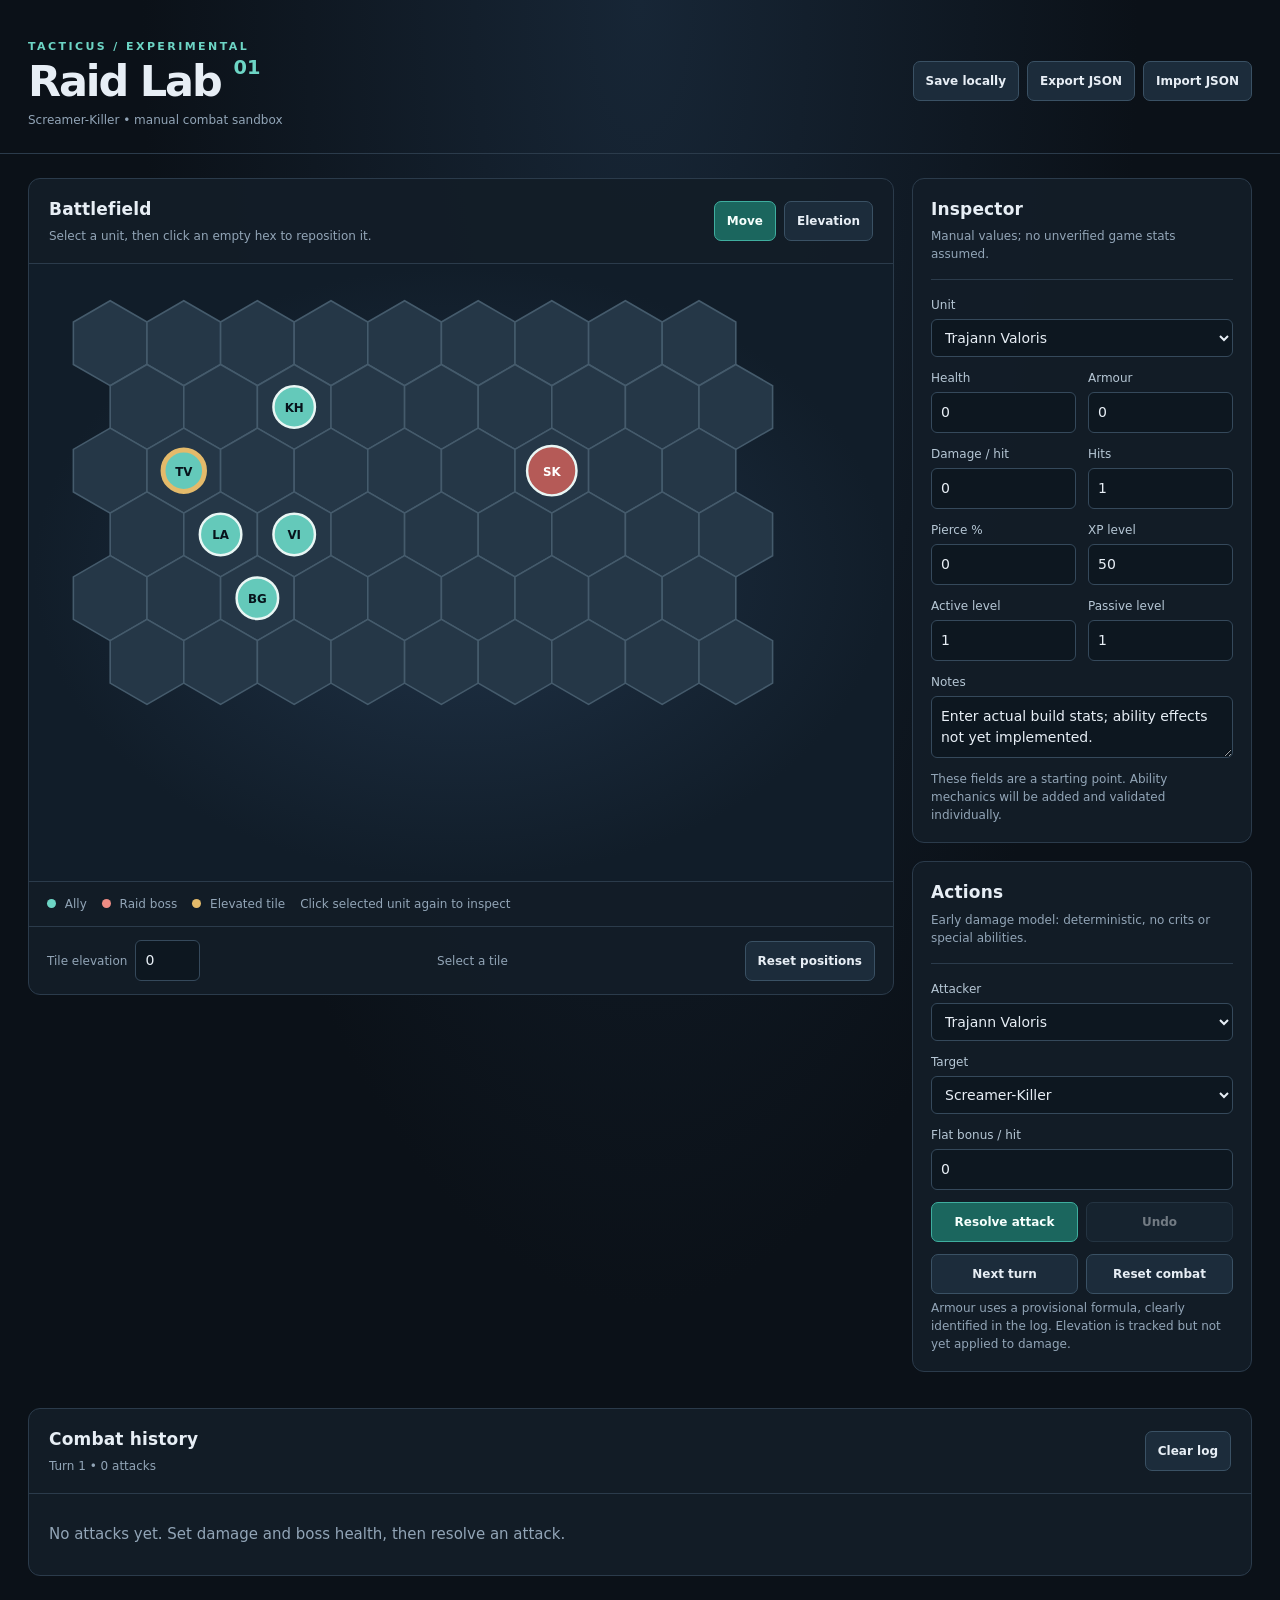
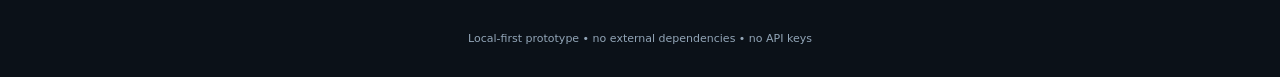
==== tacticus/index.html @ a04a9555 "initial commit" ====
<!doctype html>
<html lang="en"><head><meta charset="utf-8"><meta name="viewport" content="width=device-width,initial-scale=1"><title>Tacticus Raid Lab</title><link rel="stylesheet" href="./style.css"></head>
<body><header><div><span class="eyebrow">TACTICUS / EXPERIMENTAL</span><h1>Raid Lab <span>01</span></h1><p>Screamer-Killer • manual combat sandbox</p></div><div class="header-actions"><button id="saveBtn">Save locally</button><button id="exportBtn">Export JSON</button><label class="button" for="importFile">Import JSON</label><input id="importFile" type="file" accept="application/json,.json" hidden></div></header>
<main><section class="board-panel"><div class="panel-heading"><div><h2>Battlefield</h2><p>Select a unit, then click an empty hex to reposition it.</p></div><div class="toolset"><button id="moveTool" class="active">Move</button><button id="heightTool">Elevation</button></div></div><div id="boardWrap"><svg id="board" viewBox="0 0 850 600" role="img" aria-label="Interactive hex battlefield"></svg></div><div class="legend"><span><i class="dot ally"></i> Ally</span><span><i class="dot boss"></i> Raid boss</span><span><i class="dot high"></i> Elevated tile</span><span>Click selected unit again to inspect</span></div><div class="board-controls"><label>Tile elevation <input id="elevationInput" type="number" min="-3" max="3" step="1" value="0"></label><span id="tileInfo">Select a tile</span><button id="resetPositions">Reset positions</button></div></section>
<aside><section class="side-panel"><div class="panel-heading"><div><h2>Inspector</h2><p>Manual values; no unverified game stats assumed.</p></div></div><label class="field">Unit<select id="unitSelect"></select></label><div class="stat-grid"><label class="field">Health<input id="health" type="number" min="0"></label><label class="field">Armour<input id="armour" type="number" min="0"></label><label class="field">Damage / hit<input id="damage" type="number" min="0"></label><label class="field">Hits<input id="hits" type="number" min="1" max="100"></label><label class="field">Pierce %<input id="pierce" type="number" min="0" max="100"></label><label class="field">XP level<input id="xpLevel" type="number" min="1" max="50"></label><label class="field">Active level<input id="activeLevel" type="number" min="1"></label><label class="field">Passive level<input id="passiveLevel" type="number" min="1"></label></div><label class="field">Notes<textarea id="notes" rows="2" placeholder="Rank, gear, observed effects…"></textarea></label><p class="hint">These fields are a starting point. Ability mechanics will be added and validated individually.</p></section><section class="side-panel"><div class="panel-heading"><div><h2>Actions</h2><p>Early damage model: deterministic, no crits or special abilities.</p></div></div><label class="field">Attacker<select id="attackerSelect"></select></label><label class="field">Target<select id="targetSelect"></select></label><label class="field">Flat bonus / hit<input id="bonusInput" type="number" value="0"></label><div class="action-row"><button id="attackBtn" class="primary">Resolve attack</button><button id="undoBtn">Undo</button></div><div class="action-row"><button id="nextTurnBtn">Next turn</button><button id="resetBattleBtn">Reset combat</button></div><p class="hint">Armour uses a provisional formula, clearly identified in the log. Elevation is tracked but not yet applied to damage.</p></section></aside>
<section class="log-panel"><div class="panel-heading"><div><h2>Combat history</h2><p id="turnLabel">Turn 1 • 0 actions</p></div><button id="clearLogBtn">Clear log</button></div><div id="log" class="log"></div></section></main><footer>Local-first prototype • no external dependencies • no API keys</footer><script type="module" src="./app.js"></script></body></html>
---- tacticus/style.css ----
:root{color-scheme:dark;--bg:#0b1118;--panel:#121d28;--panel2:#172533;--edge:#2b3b4b;--text:#e7eef5;--muted:#92a5b7;--accent:#6dd5c5;--gold:#e4ba6a;--red:#ee8c84}*{box-sizing:border-box}body{margin:0;background:radial-gradient(ellipse at top,#172636 0,#0b1118 55%);color:var(--text);font:15px/1.5 system-ui,-apple-system,Segoe UI,sans-serif}header{max-width:1500px;margin:auto;padding:34px 28px 24px;display:flex;align-items:center;justify-content:space-between;gap:24px;border-bottom:1px solid var(--edge)}h1,h2,p{margin:0}h1{font-size:clamp(28px,4vw,43px);letter-spacing:-.05em;line-height:1.15}h1 span{font-size:.45em;vertical-align:top;color:var(--accent);letter-spacing:0}h2{font-size:17px;letter-spacing:.01em}.eyebrow{font-size:11px;letter-spacing:.22em;color:var(--accent);font-weight:800}header p,.panel-heading p,.hint{color:var(--muted);font-size:12px;margin-top:5px}.header-actions,.toolset,.action-row{display:flex;flex-wrap:wrap;gap:8px}button,.button{font:inherit;font-size:12px;font-weight:700;border:1px solid #3a5164;background:#1c2c3b;color:var(--text);border-radius:7px;padding:10px 12px;cursor:pointer;text-align:center}button:hover,.button:hover{border-color:var(--accent)}button.active,button.primary{background:#1b665e;border-color:#3fae9f;color:#f5fffc}button:disabled{opacity:.45;cursor:not-allowed}main{max-width:1500px;padding:24px 28px 40px;margin:auto;display:grid;grid-template-columns:minmax(0,1fr) 340px;gap:18px;align-items:start}.board-panel,.side-panel,.log-panel{border:1px solid var(--edge);background:rgba(18,29,40,.95);border-radius:12px;overflow:hidden}.board-panel{grid-column:1}.side-panel{padding:18px;margin-bottom:18px}.panel-heading{display:flex;justify-content:space-between;align-items:center;gap:15px;padding:18px 20px;border-bottom:1px solid var(--edge)}.side-panel .panel-heading{padding:0 0 16px;margin-bottom:16px}#boardWrap{padding:12px;background:radial-gradient(ellipse at center,#203348,#111d29 70%)}#board{display:block;width:100%;height:auto;max-height:640px;touch-action:manipulation}.hex{stroke:#455b6c;stroke-width:1.6;cursor:pointer;transition:fill .1s}.hex:hover{stroke:#b9e9df;stroke-width:3}.hex.selected{stroke:#f4d088;stroke-width:4}.tile-label{font-size:10px;fill:#b6c6d2;text-anchor:middle;pointer-events:none}.unit-token{cursor:pointer}.unit-token circle{stroke:#e9f6f4;stroke-width:2.5}.unit-token text{fill:#07131b;text-anchor:middle;dominant-baseline:central;font-size:12px;font-weight:900;pointer-events:none}.unit-token.boss text{fill:white}.unit-token.selected circle{stroke:var(--gold);stroke-width:5}.legend,.board-controls{display:flex;align-items:center;flex-wrap:wrap;gap:15px;padding:13px 18px;color:var(--muted);font-size:12px;border-top:1px solid var(--edge)}.board-controls{justify-content:space-between}.board-controls label{display:flex;align-items:center;gap:8px}.board-controls input{width:65px}.dot{display:inline-block;width:9px;height:9px;border-radius:50%;margin-right:5px}.dot.ally{background:var(--accent)}.dot.boss{background:var(--red)}.dot.high{background:#e4ba6a}.field{display:flex;flex-direction:column;gap:5px;color:#b6c7d5;font-size:12px;margin-bottom:12px}input,select,textarea{font:inherit;font-size:14px;color:var(--text);background:#0d1720;border:1px solid #35495b;border-radius:6px;padding:9px;width:100%;min-width:0}input:focus,select:focus,textarea:focus{outline:1px solid var(--accent)}.stat-grid{display:grid;grid-template-columns:1fr 1fr;gap:0 12px}.action-row{margin-top:12px}.action-row button{flex:1}.log-panel{grid-column:1/-1}.log{padding:14px 20px;max-height:320px;overflow:auto}.log-entry{border-bottom:1px solid var(--edge);padding:12px 0}.log-entry:last-child{border:0}.log-entry strong{color:var(--accent)}.log-entry small{color:var(--muted);display:block;margin-top:4px}.log-entry.error strong{color:var(--red)}.empty{color:var(--muted);padding:15px 0}footer{text-align:center;color:var(--muted);font-size:11px;padding:15px 20px 30px}@media(max-width:980px){main{grid-template-columns:1fr}.board-panel,.log-panel{grid-column:1}aside{display:grid;grid-template-columns:1fr 1fr;gap:18px}.side-panel{margin:0}}@media(max-width:640px){header{padding:22px 16px;display:block}.header-actions{margin-top:16px}main{padding:16px;gap:14px}aside{grid-template-columns:1fr}.panel-heading{padding:15px}.legend,.board-controls{padding:12px}.side-panel{padding:15px}}
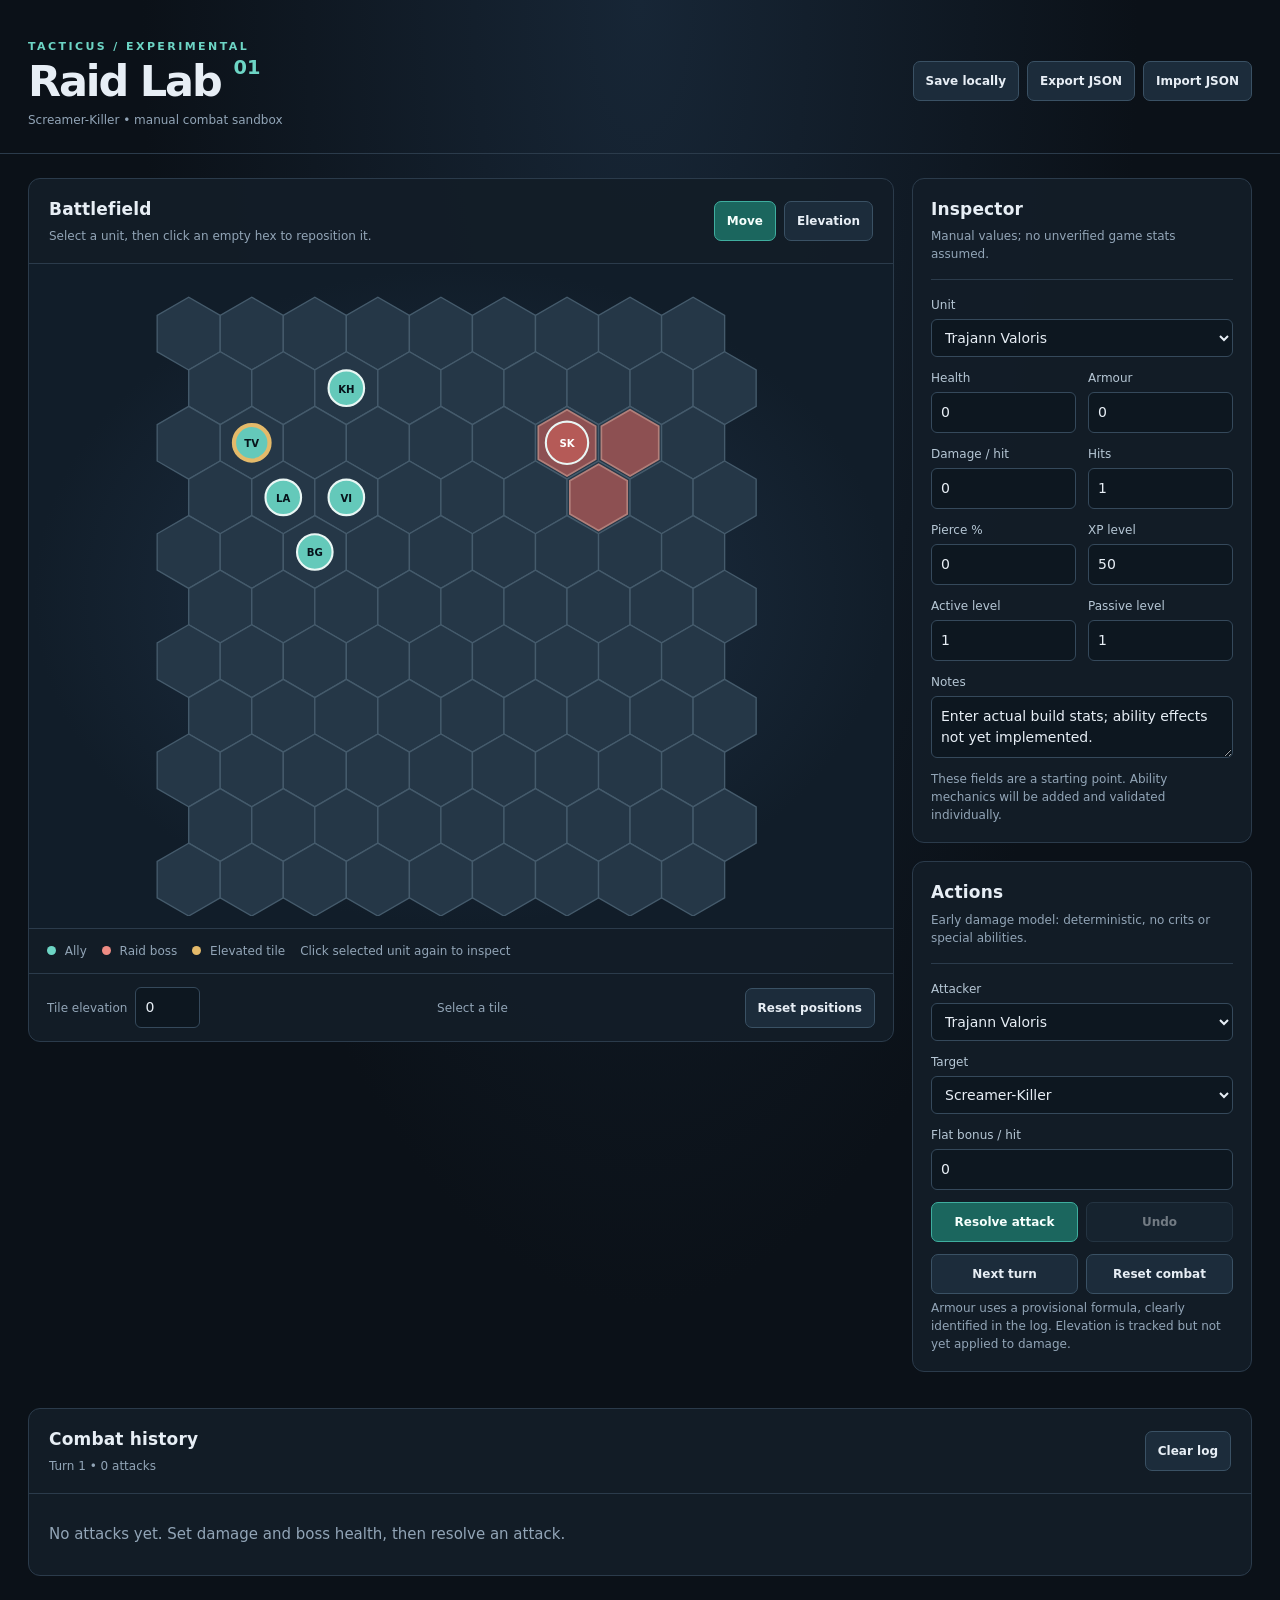
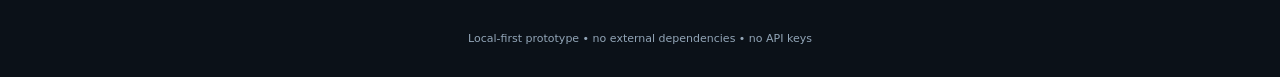
==== commit d2085766: "updated boss sizes +" ====
--- a/tacticus/index.html
+++ b/tacticus/index.html
@@ -1,6 +1,6 @@
 <!doctype html>
 <html lang="en"><head><meta charset="utf-8"><meta name="viewport" content="width=device-width,initial-scale=1"><title>Tacticus Raid Lab</title><link rel="stylesheet" href="./style.css"></head>
 <body><header><div><span class="eyebrow">TACTICUS / EXPERIMENTAL</span><h1>Raid Lab <span>01</span></h1><p>Screamer-Killer • manual combat sandbox</p></div><div class="header-actions"><button id="saveBtn">Save locally</button><button id="exportBtn">Export JSON</button><label class="button" for="importFile">Import JSON</label><input id="importFile" type="file" accept="application/json,.json" hidden></div></header>
-<main><section class="board-panel"><div class="panel-heading"><div><h2>Battlefield</h2><p>Select a unit, then click an empty hex to reposition it.</p></div><div class="toolset"><button id="moveTool" class="active">Move</button><button id="heightTool">Elevation</button></div></div><div id="boardWrap"><svg id="board" viewBox="0 0 850 600" role="img" aria-label="Interactive hex battlefield"></svg></div><div class="legend"><span><i class="dot ally"></i> Ally</span><span><i class="dot boss"></i> Raid boss</span><span><i class="dot high"></i> Elevated tile</span><span>Click selected unit again to inspect</span></div><div class="board-controls"><label>Tile elevation <input id="elevationInput" type="number" min="-3" max="3" step="1" value="0"></label><span id="tileInfo">Select a tile</span><button id="resetPositions">Reset positions</button></div></section>
+<main><section class="board-panel"><div class="panel-heading"><div><h2>Battlefield</h2><p>Select a unit, then click an empty hex to reposition it.</p></div><div class="toolset"><button id="moveTool" class="active">Move</button><button id="heightTool">Elevation</button></div></div><div id="boardWrap"><svg id="board" viewBox="0 0 850 850" role="img" aria-label="Interactive hex battlefield"></svg></div><div class="legend"><span><i class="dot ally"></i> Ally</span><span><i class="dot boss"></i> Raid boss</span><span><i class="dot high"></i> Elevated tile</span><span>Click selected unit again to inspect</span></div><div class="board-controls"><label>Tile elevation <input id="elevationInput" type="number" min="-3" max="3" step="1" value="0"></label><span id="tileInfo">Select a tile</span><label id="footprintField" class="field">Boss footprint (axial offsets, JSON)<textarea id="footprintInput" rows="3" spellcheck="false"></textarea></label><button id="resetPositions">Reset positions</button></div></section>
 <aside><section class="side-panel"><div class="panel-heading"><div><h2>Inspector</h2><p>Manual values; no unverified game stats assumed.</p></div></div><label class="field">Unit<select id="unitSelect"></select></label><div class="stat-grid"><label class="field">Health<input id="health" type="number" min="0"></label><label class="field">Armour<input id="armour" type="number" min="0"></label><label class="field">Damage / hit<input id="damage" type="number" min="0"></label><label class="field">Hits<input id="hits" type="number" min="1" max="100"></label><label class="field">Pierce %<input id="pierce" type="number" min="0" max="100"></label><label class="field">XP level<input id="xpLevel" type="number" min="1" max="50"></label><label class="field">Active level<input id="activeLevel" type="number" min="1"></label><label class="field">Passive level<input id="passiveLevel" type="number" min="1"></label></div><label class="field">Notes<textarea id="notes" rows="2" placeholder="Rank, gear, observed effects…"></textarea></label><p class="hint">These fields are a starting point. Ability mechanics will be added and validated individually.</p></section><section class="side-panel"><div class="panel-heading"><div><h2>Actions</h2><p>Early damage model: deterministic, no crits or special abilities.</p></div></div><label class="field">Attacker<select id="attackerSelect"></select></label><label class="field">Target<select id="targetSelect"></select></label><label class="field">Flat bonus / hit<input id="bonusInput" type="number" value="0"></label><div class="action-row"><button id="attackBtn" class="primary">Resolve attack</button><button id="undoBtn">Undo</button></div><div class="action-row"><button id="nextTurnBtn">Next turn</button><button id="resetBattleBtn">Reset combat</button></div><p class="hint">Armour uses a provisional formula, clearly identified in the log. Elevation is tracked but not yet applied to damage.</p></section></aside>
 <section class="log-panel"><div class="panel-heading"><div><h2>Combat history</h2><p id="turnLabel">Turn 1 • 0 actions</p></div><button id="clearLogBtn">Clear log</button></div><div id="log" class="log"></div></section></main><footer>Local-first prototype • no external dependencies • no API keys</footer><script type="module" src="./app.js"></script></body></html>
--- a/tacticus/style.css
+++ b/tacticus/style.css
@@ -1 +1,6 @@
 :root{color-scheme:dark;--bg:#0b1118;--panel:#121d28;--panel2:#172533;--edge:#2b3b4b;--text:#e7eef5;--muted:#92a5b7;--accent:#6dd5c5;--gold:#e4ba6a;--red:#ee8c84}*{box-sizing:border-box}body{margin:0;background:radial-gradient(ellipse at top,#172636 0,#0b1118 55%);color:var(--text);font:15px/1.5 system-ui,-apple-system,Segoe UI,sans-serif}header{max-width:1500px;margin:auto;padding:34px 28px 24px;display:flex;align-items:center;justify-content:space-between;gap:24px;border-bottom:1px solid var(--edge)}h1,h2,p{margin:0}h1{font-size:clamp(28px,4vw,43px);letter-spacing:-.05em;line-height:1.15}h1 span{font-size:.45em;vertical-align:top;color:var(--accent);letter-spacing:0}h2{font-size:17px;letter-spacing:.01em}.eyebrow{font-size:11px;letter-spacing:.22em;color:var(--accent);font-weight:800}header p,.panel-heading p,.hint{color:var(--muted);font-size:12px;margin-top:5px}.header-actions,.toolset,.action-row{display:flex;flex-wrap:wrap;gap:8px}button,.button{font:inherit;font-size:12px;font-weight:700;border:1px solid #3a5164;background:#1c2c3b;color:var(--text);border-radius:7px;padding:10px 12px;cursor:pointer;text-align:center}button:hover,.button:hover{border-color:var(--accent)}button.active,button.primary{background:#1b665e;border-color:#3fae9f;color:#f5fffc}button:disabled{opacity:.45;cursor:not-allowed}main{max-width:1500px;padding:24px 28px 40px;margin:auto;display:grid;grid-template-columns:minmax(0,1fr) 340px;gap:18px;align-items:start}.board-panel,.side-panel,.log-panel{border:1px solid var(--edge);background:rgba(18,29,40,.95);border-radius:12px;overflow:hidden}.board-panel{grid-column:1}.side-panel{padding:18px;margin-bottom:18px}.panel-heading{display:flex;justify-content:space-between;align-items:center;gap:15px;padding:18px 20px;border-bottom:1px solid var(--edge)}.side-panel .panel-heading{padding:0 0 16px;margin-bottom:16px}#boardWrap{padding:12px;background:radial-gradient(ellipse at center,#203348,#111d29 70%)}#board{display:block;width:100%;height:auto;max-height:640px;touch-action:manipulation}.hex{stroke:#455b6c;stroke-width:1.6;cursor:pointer;transition:fill .1s}.hex:hover{stroke:#b9e9df;stroke-width:3}.hex.selected{stroke:#f4d088;stroke-width:4}.tile-label{font-size:10px;fill:#b6c6d2;text-anchor:middle;pointer-events:none}.unit-token{cursor:pointer}.unit-token circle{stroke:#e9f6f4;stroke-width:2.5}.unit-token text{fill:#07131b;text-anchor:middle;dominant-baseline:central;font-size:12px;font-weight:900;pointer-events:none}.unit-token.boss text{fill:white}.unit-token.selected circle{stroke:var(--gold);stroke-width:5}.legend,.board-controls{display:flex;align-items:center;flex-wrap:wrap;gap:15px;padding:13px 18px;color:var(--muted);font-size:12px;border-top:1px solid var(--edge)}.board-controls{justify-content:space-between}.board-controls label{display:flex;align-items:center;gap:8px}.board-controls input{width:65px}.dot{display:inline-block;width:9px;height:9px;border-radius:50%;margin-right:5px}.dot.ally{background:var(--accent)}.dot.boss{background:var(--red)}.dot.high{background:#e4ba6a}.field{display:flex;flex-direction:column;gap:5px;color:#b6c7d5;font-size:12px;margin-bottom:12px}input,select,textarea{font:inherit;font-size:14px;color:var(--text);background:#0d1720;border:1px solid #35495b;border-radius:6px;padding:9px;width:100%;min-width:0}input:focus,select:focus,textarea:focus{outline:1px solid var(--accent)}.stat-grid{display:grid;grid-template-columns:1fr 1fr;gap:0 12px}.action-row{margin-top:12px}.action-row button{flex:1}.log-panel{grid-column:1/-1}.log{padding:14px 20px;max-height:320px;overflow:auto}.log-entry{border-bottom:1px solid var(--edge);padding:12px 0}.log-entry:last-child{border:0}.log-entry strong{color:var(--accent)}.log-entry small{color:var(--muted);display:block;margin-top:4px}.log-entry.error strong{color:var(--red)}.empty{color:var(--muted);padding:15px 0}footer{text-align:center;color:var(--muted);font-size:11px;padding:15px 20px 30px}@media(max-width:980px){main{grid-template-columns:1fr}.board-panel,.log-panel{grid-column:1}aside{display:grid;grid-template-columns:1fr 1fr;gap:18px}.side-panel{margin:0}}@media(max-width:640px){header{padding:22px 16px;display:block}.header-actions{margin-top:16px}main{padding:16px;gap:14px}aside{grid-template-columns:1fr}.panel-heading{padding:15px}.legend,.board-controls{padding:12px}.side-panel{padding:15px}}
+
+#footprintField { min-width: 230px; flex: 1; }
+#footprintInput { width: 100%; font-family: monospace; }
+#footprintField[hidden] { display: none; }
+.boss-footprint { stroke: #e99c8e; stroke-width: 2; }
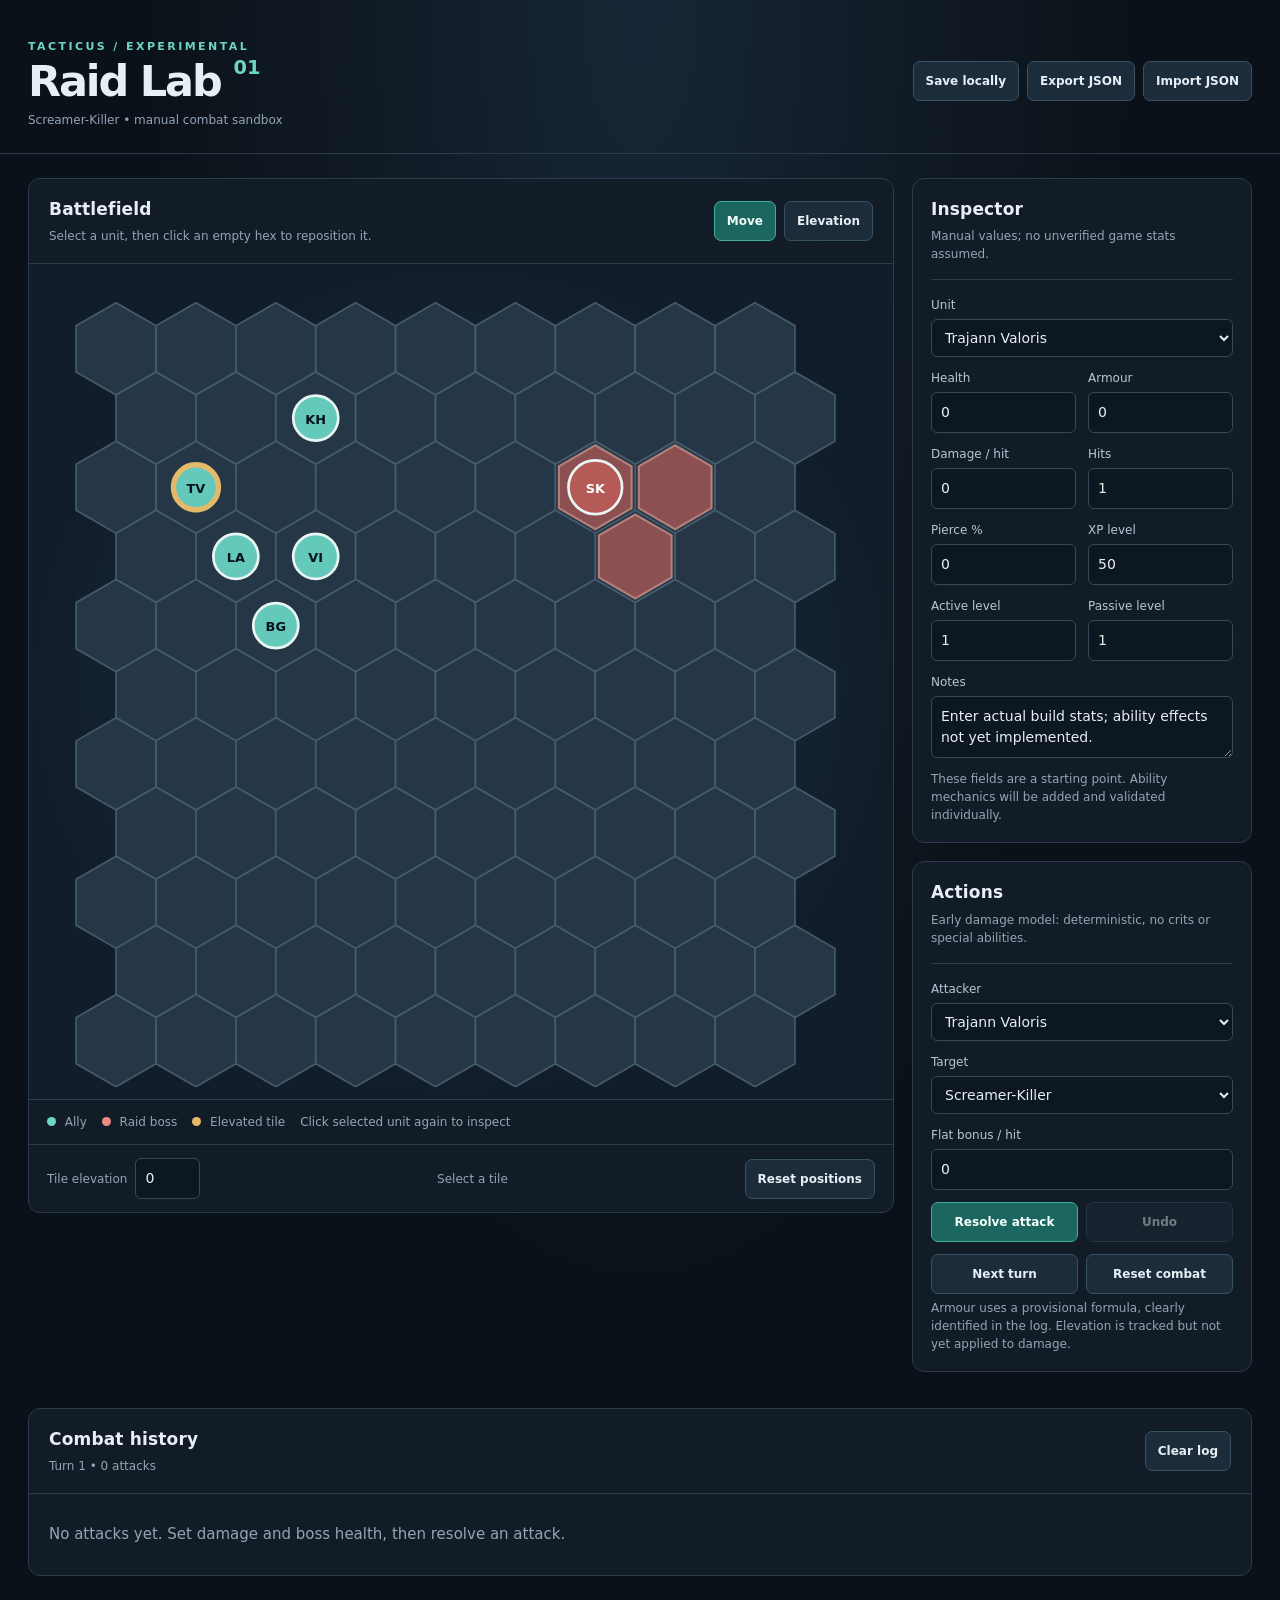
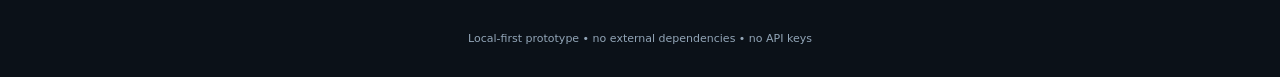
==== commit 9e1a26d8: "visual fix" ====
--- a/tacticus/index.html
+++ b/tacticus/index.html
@@ -1,6 +1,6 @@
 <!doctype html>
-<html lang="en"><head><meta charset="utf-8"><meta name="viewport" content="width=device-width,initial-scale=1"><title>Tacticus Raid Lab</title><link rel="stylesheet" href="./style.css"></head>
+<html lang="en"><head><meta charset="utf-8"><meta name="viewport" content="width=device-width,initial-scale=1"><title>Tacticus Raid Lab</title><link rel="stylesheet" href="./style.css?v=1.2"></head>
 <body><header><div><span class="eyebrow">TACTICUS / EXPERIMENTAL</span><h1>Raid Lab <span>01</span></h1><p>Screamer-Killer • manual combat sandbox</p></div><div class="header-actions"><button id="saveBtn">Save locally</button><button id="exportBtn">Export JSON</button><label class="button" for="importFile">Import JSON</label><input id="importFile" type="file" accept="application/json,.json" hidden></div></header>
 <main><section class="board-panel"><div class="panel-heading"><div><h2>Battlefield</h2><p>Select a unit, then click an empty hex to reposition it.</p></div><div class="toolset"><button id="moveTool" class="active">Move</button><button id="heightTool">Elevation</button></div></div><div id="boardWrap"><svg id="board" viewBox="0 0 850 850" role="img" aria-label="Interactive hex battlefield"></svg></div><div class="legend"><span><i class="dot ally"></i> Ally</span><span><i class="dot boss"></i> Raid boss</span><span><i class="dot high"></i> Elevated tile</span><span>Click selected unit again to inspect</span></div><div class="board-controls"><label>Tile elevation <input id="elevationInput" type="number" min="-3" max="3" step="1" value="0"></label><span id="tileInfo">Select a tile</span><label id="footprintField" class="field">Boss footprint (axial offsets, JSON)<textarea id="footprintInput" rows="3" spellcheck="false"></textarea></label><button id="resetPositions">Reset positions</button></div></section>
 <aside><section class="side-panel"><div class="panel-heading"><div><h2>Inspector</h2><p>Manual values; no unverified game stats assumed.</p></div></div><label class="field">Unit<select id="unitSelect"></select></label><div class="stat-grid"><label class="field">Health<input id="health" type="number" min="0"></label><label class="field">Armour<input id="armour" type="number" min="0"></label><label class="field">Damage / hit<input id="damage" type="number" min="0"></label><label class="field">Hits<input id="hits" type="number" min="1" max="100"></label><label class="field">Pierce %<input id="pierce" type="number" min="0" max="100"></label><label class="field">XP level<input id="xpLevel" type="number" min="1" max="50"></label><label class="field">Active level<input id="activeLevel" type="number" min="1"></label><label class="field">Passive level<input id="passiveLevel" type="number" min="1"></label></div><label class="field">Notes<textarea id="notes" rows="2" placeholder="Rank, gear, observed effects…"></textarea></label><p class="hint">These fields are a starting point. Ability mechanics will be added and validated individually.</p></section><section class="side-panel"><div class="panel-heading"><div><h2>Actions</h2><p>Early damage model: deterministic, no crits or special abilities.</p></div></div><label class="field">Attacker<select id="attackerSelect"></select></label><label class="field">Target<select id="targetSelect"></select></label><label class="field">Flat bonus / hit<input id="bonusInput" type="number" value="0"></label><div class="action-row"><button id="attackBtn" class="primary">Resolve attack</button><button id="undoBtn">Undo</button></div><div class="action-row"><button id="nextTurnBtn">Next turn</button><button id="resetBattleBtn">Reset combat</button></div><p class="hint">Armour uses a provisional formula, clearly identified in the log. Elevation is tracked but not yet applied to damage.</p></section></aside>
-<section class="log-panel"><div class="panel-heading"><div><h2>Combat history</h2><p id="turnLabel">Turn 1 • 0 actions</p></div><button id="clearLogBtn">Clear log</button></div><div id="log" class="log"></div></section></main><footer>Local-first prototype • no external dependencies • no API keys</footer><script type="module" src="./app.js"></script></body></html>
+<section class="log-panel"><div class="panel-heading"><div><h2>Combat history</h2><p id="turnLabel">Turn 1 • 0 actions</p></div><button id="clearLogBtn">Clear log</button></div><div id="log" class="log"></div></section></main><footer>Local-first prototype • no external dependencies • no API keys</footer><script type="module" src="./app.js?v=1.2"></script></body></html>
--- a/tacticus/style.css
+++ b/tacticus/style.css
@@ -1,6 +1,10 @@
-:root{color-scheme:dark;--bg:#0b1118;--panel:#121d28;--panel2:#172533;--edge:#2b3b4b;--text:#e7eef5;--muted:#92a5b7;--accent:#6dd5c5;--gold:#e4ba6a;--red:#ee8c84}*{box-sizing:border-box}body{margin:0;background:radial-gradient(ellipse at top,#172636 0,#0b1118 55%);color:var(--text);font:15px/1.5 system-ui,-apple-system,Segoe UI,sans-serif}header{max-width:1500px;margin:auto;padding:34px 28px 24px;display:flex;align-items:center;justify-content:space-between;gap:24px;border-bottom:1px solid var(--edge)}h1,h2,p{margin:0}h1{font-size:clamp(28px,4vw,43px);letter-spacing:-.05em;line-height:1.15}h1 span{font-size:.45em;vertical-align:top;color:var(--accent);letter-spacing:0}h2{font-size:17px;letter-spacing:.01em}.eyebrow{font-size:11px;letter-spacing:.22em;color:var(--accent);font-weight:800}header p,.panel-heading p,.hint{color:var(--muted);font-size:12px;margin-top:5px}.header-actions,.toolset,.action-row{display:flex;flex-wrap:wrap;gap:8px}button,.button{font:inherit;font-size:12px;font-weight:700;border:1px solid #3a5164;background:#1c2c3b;color:var(--text);border-radius:7px;padding:10px 12px;cursor:pointer;text-align:center}button:hover,.button:hover{border-color:var(--accent)}button.active,button.primary{background:#1b665e;border-color:#3fae9f;color:#f5fffc}button:disabled{opacity:.45;cursor:not-allowed}main{max-width:1500px;padding:24px 28px 40px;margin:auto;display:grid;grid-template-columns:minmax(0,1fr) 340px;gap:18px;align-items:start}.board-panel,.side-panel,.log-panel{border:1px solid var(--edge);background:rgba(18,29,40,.95);border-radius:12px;overflow:hidden}.board-panel{grid-column:1}.side-panel{padding:18px;margin-bottom:18px}.panel-heading{display:flex;justify-content:space-between;align-items:center;gap:15px;padding:18px 20px;border-bottom:1px solid var(--edge)}.side-panel .panel-heading{padding:0 0 16px;margin-bottom:16px}#boardWrap{padding:12px;background:radial-gradient(ellipse at center,#203348,#111d29 70%)}#board{display:block;width:100%;height:auto;max-height:640px;touch-action:manipulation}.hex{stroke:#455b6c;stroke-width:1.6;cursor:pointer;transition:fill .1s}.hex:hover{stroke:#b9e9df;stroke-width:3}.hex.selected{stroke:#f4d088;stroke-width:4}.tile-label{font-size:10px;fill:#b6c6d2;text-anchor:middle;pointer-events:none}.unit-token{cursor:pointer}.unit-token circle{stroke:#e9f6f4;stroke-width:2.5}.unit-token text{fill:#07131b;text-anchor:middle;dominant-baseline:central;font-size:12px;font-weight:900;pointer-events:none}.unit-token.boss text{fill:white}.unit-token.selected circle{stroke:var(--gold);stroke-width:5}.legend,.board-controls{display:flex;align-items:center;flex-wrap:wrap;gap:15px;padding:13px 18px;color:var(--muted);font-size:12px;border-top:1px solid var(--edge)}.board-controls{justify-content:space-between}.board-controls label{display:flex;align-items:center;gap:8px}.board-controls input{width:65px}.dot{display:inline-block;width:9px;height:9px;border-radius:50%;margin-right:5px}.dot.ally{background:var(--accent)}.dot.boss{background:var(--red)}.dot.high{background:#e4ba6a}.field{display:flex;flex-direction:column;gap:5px;color:#b6c7d5;font-size:12px;margin-bottom:12px}input,select,textarea{font:inherit;font-size:14px;color:var(--text);background:#0d1720;border:1px solid #35495b;border-radius:6px;padding:9px;width:100%;min-width:0}input:focus,select:focus,textarea:focus{outline:1px solid var(--accent)}.stat-grid{display:grid;grid-template-columns:1fr 1fr;gap:0 12px}.action-row{margin-top:12px}.action-row button{flex:1}.log-panel{grid-column:1/-1}.log{padding:14px 20px;max-height:320px;overflow:auto}.log-entry{border-bottom:1px solid var(--edge);padding:12px 0}.log-entry:last-child{border:0}.log-entry strong{color:var(--accent)}.log-entry small{color:var(--muted);display:block;margin-top:4px}.log-entry.error strong{color:var(--red)}.empty{color:var(--muted);padding:15px 0}footer{text-align:center;color:var(--muted);font-size:11px;padding:15px 20px 30px}@media(max-width:980px){main{grid-template-columns:1fr}.board-panel,.log-panel{grid-column:1}aside{display:grid;grid-template-columns:1fr 1fr;gap:18px}.side-panel{margin:0}}@media(max-width:640px){header{padding:22px 16px;display:block}.header-actions{margin-top:16px}main{padding:16px;gap:14px}aside{grid-template-columns:1fr}.panel-heading{padding:15px}.legend,.board-controls{padding:12px}.side-panel{padding:15px}}
+:root{color-scheme:dark;--bg:#0b1118;--panel:#121d28;--panel2:#172533;--edge:#2b3b4b;--text:#e7eef5;--muted:#92a5b7;--accent:#6dd5c5;--gold:#e4ba6a;--red:#ee8c84}*{box-sizing:border-box}body{margin:0;background:radial-gradient(ellipse at top,#172636 0,#0b1118 55%);color:var(--text);font:15px/1.5 system-ui,-apple-system,Segoe UI,sans-serif}header{max-width:1500px;margin:auto;padding:34px 28px 24px;display:flex;align-items:center;justify-content:space-between;gap:24px;border-bottom:1px solid var(--edge)}h1,h2,p{margin:0}h1{font-size:clamp(28px,4vw,43px);letter-spacing:-.05em;line-height:1.15}h1 span{font-size:.45em;vertical-align:top;color:var(--accent);letter-spacing:0}h2{font-size:17px;letter-spacing:.01em}.eyebrow{font-size:11px;letter-spacing:.22em;color:var(--accent);font-weight:800}header p,.panel-heading p,.hint{color:var(--muted);font-size:12px;margin-top:5px}.header-actions,.toolset,.action-row{display:flex;flex-wrap:wrap;gap:8px}button,.button{font:inherit;font-size:12px;font-weight:700;border:1px solid #3a5164;background:#1c2c3b;color:var(--text);border-radius:7px;padding:10px 12px;cursor:pointer;text-align:center}button:hover,.button:hover{border-color:var(--accent)}button.active,button.primary{background:#1b665e;border-color:#3fae9f;color:#f5fffc}button:disabled{opacity:.45;cursor:not-allowed}main{max-width:1500px;padding:24px 28px 40px;margin:auto;display:grid;grid-template-columns:minmax(0,1fr) 340px;gap:18px;align-items:start}.board-panel,.side-panel,.log-panel{border:1px solid var(--edge);background:rgba(18,29,40,.95);border-radius:12px;overflow:hidden}.board-panel{grid-column:1}.side-panel{padding:18px;margin-bottom:18px}.panel-heading{display:flex;justify-content:space-between;align-items:center;gap:15px;padding:18px 20px;border-bottom:1px solid var(--edge)}.side-panel .panel-heading{padding:0 0 16px;margin-bottom:16px}#boardWrap{overflow-x:auto;padding:12px;background:radial-gradient(ellipse at center,#203348,#111d29 70%)}#board{display:block;width:100%;height:auto;max-height:none;touch-action:manipulation}.hex{stroke:#455b6c;stroke-width:1.6;cursor:pointer;transition:fill .1s}.hex:hover{stroke:#b9e9df;stroke-width:3}.hex.selected{stroke:#f4d088;stroke-width:4}.tile-label{font-size:10px;fill:#b6c6d2;text-anchor:middle;pointer-events:none}.unit-token{cursor:pointer}.unit-token circle{stroke:#e9f6f4;stroke-width:2.5}.unit-token text{fill:#07131b;text-anchor:middle;dominant-baseline:central;font-size:12px;font-weight:900;pointer-events:none}.unit-token.boss text{fill:white}.unit-token.selected circle{stroke:var(--gold);stroke-width:5}.legend,.board-controls{display:flex;align-items:center;flex-wrap:wrap;gap:15px;padding:13px 18px;color:var(--muted);font-size:12px;border-top:1px solid var(--edge)}.board-controls{justify-content:space-between}.board-controls label{display:flex;align-items:center;gap:8px}.board-controls input{width:65px}.dot{display:inline-block;width:9px;height:9px;border-radius:50%;margin-right:5px}.dot.ally{background:var(--accent)}.dot.boss{background:var(--red)}.dot.high{background:#e4ba6a}.field{display:flex;flex-direction:column;gap:5px;color:#b6c7d5;font-size:12px;margin-bottom:12px}input,select,textarea{font:inherit;font-size:14px;color:var(--text);background:#0d1720;border:1px solid #35495b;border-radius:6px;padding:9px;width:100%;min-width:0}input:focus,select:focus,textarea:focus{outline:1px solid var(--accent)}.stat-grid{display:grid;grid-template-columns:1fr 1fr;gap:0 12px}.action-row{margin-top:12px}.action-row button{flex:1}.log-panel{grid-column:1/-1}.log{padding:14px 20px;max-height:320px;overflow:auto}.log-entry{border-bottom:1px solid var(--edge);padding:12px 0}.log-entry:last-child{border:0}.log-entry strong{color:var(--accent)}.log-entry small{color:var(--muted);display:block;margin-top:4px}.log-entry.error strong{color:var(--red)}.empty{color:var(--muted);padding:15px 0}footer{text-align:center;color:var(--muted);font-size:11px;padding:15px 20px 30px}@media(max-width:980px){main{grid-template-columns:1fr}.board-panel,.log-panel{grid-column:1}aside{display:grid;grid-template-columns:1fr 1fr;gap:18px}.side-panel{margin:0}}@media(max-width:640px){header{padding:22px 16px;display:block}.header-actions{margin-top:16px}main{padding:16px;gap:14px}aside{grid-template-columns:1fr}.panel-heading{padding:15px}.legend,.board-controls{padding:12px}.side-panel{padding:15px}}
 
 #footprintField { min-width: 230px; flex: 1; }
 #footprintInput { width: 100%; font-family: monospace; }
 #footprintField[hidden] { display: none; }
 .boss-footprint { stroke: #e99c8e; stroke-width: 2; }
+
+/* Keep all 11 rows visible; scroll horizontally on narrow screens instead of shrinking the hexes. */
+#board { min-width: 760px; }
+[hidden] { display: none !important; }
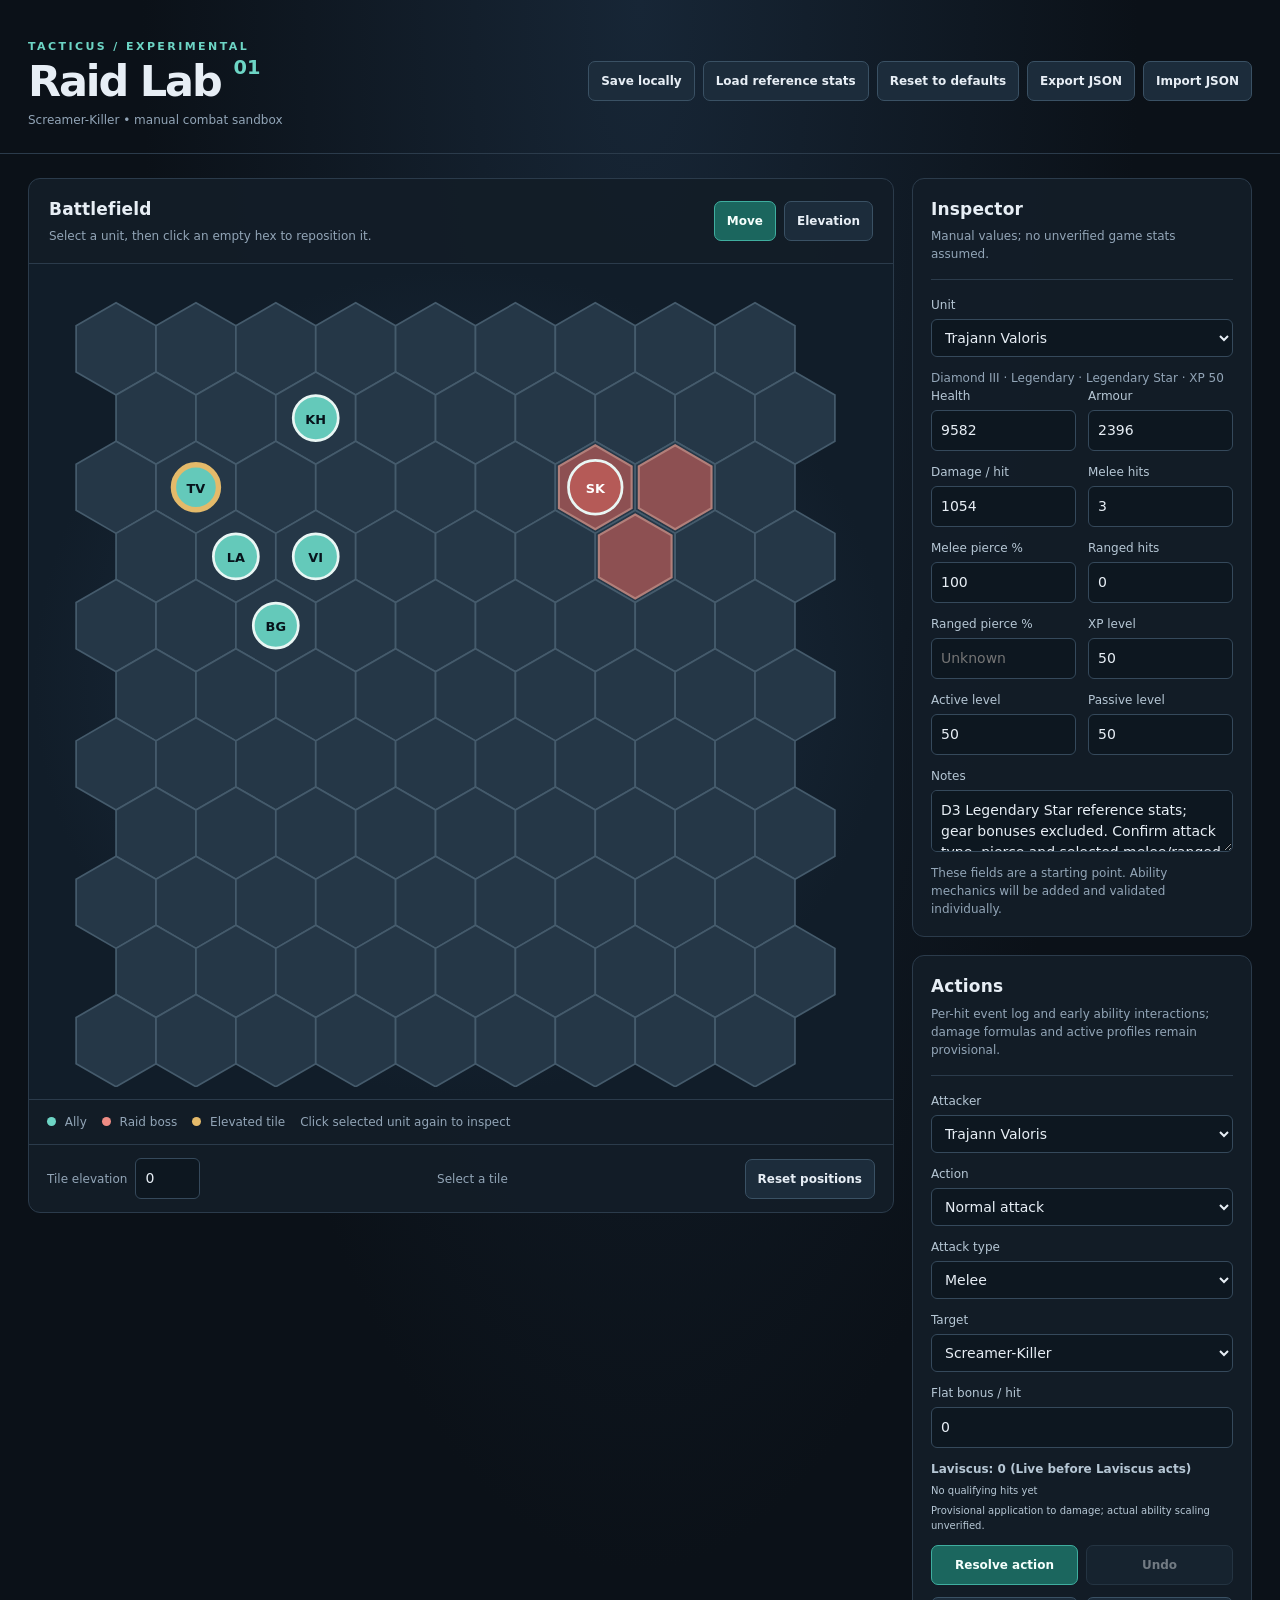
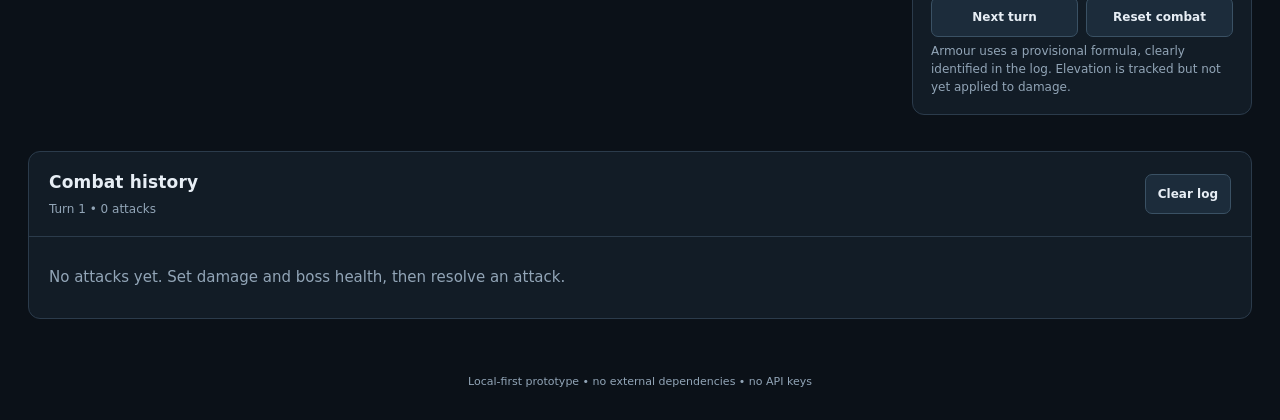
==== commit c2bdcb37: "updates for tacticus raid calc, ability calculations added" ====
--- a/tacticus/index.html
+++ b/tacticus/index.html
@@ -1,6 +1,266 @@
-<!doctype html>
-<html lang="en"><head><meta charset="utf-8"><meta name="viewport" content="width=device-width,initial-scale=1"><title>Tacticus Raid Lab</title><link rel="stylesheet" href="./style.css?v=1.2"></head>
-<body><header><div><span class="eyebrow">TACTICUS / EXPERIMENTAL</span><h1>Raid Lab <span>01</span></h1><p>Screamer-Killer • manual combat sandbox</p></div><div class="header-actions"><button id="saveBtn">Save locally</button><button id="exportBtn">Export JSON</button><label class="button" for="importFile">Import JSON</label><input id="importFile" type="file" accept="application/json,.json" hidden></div></header>
-<main><section class="board-panel"><div class="panel-heading"><div><h2>Battlefield</h2><p>Select a unit, then click an empty hex to reposition it.</p></div><div class="toolset"><button id="moveTool" class="active">Move</button><button id="heightTool">Elevation</button></div></div><div id="boardWrap"><svg id="board" viewBox="0 0 850 850" role="img" aria-label="Interactive hex battlefield"></svg></div><div class="legend"><span><i class="dot ally"></i> Ally</span><span><i class="dot boss"></i> Raid boss</span><span><i class="dot high"></i> Elevated tile</span><span>Click selected unit again to inspect</span></div><div class="board-controls"><label>Tile elevation <input id="elevationInput" type="number" min="-3" max="3" step="1" value="0"></label><span id="tileInfo">Select a tile</span><label id="footprintField" class="field">Boss footprint (axial offsets, JSON)<textarea id="footprintInput" rows="3" spellcheck="false"></textarea></label><button id="resetPositions">Reset positions</button></div></section>
-<aside><section class="side-panel"><div class="panel-heading"><div><h2>Inspector</h2><p>Manual values; no unverified game stats assumed.</p></div></div><label class="field">Unit<select id="unitSelect"></select></label><div class="stat-grid"><label class="field">Health<input id="health" type="number" min="0"></label><label class="field">Armour<input id="armour" type="number" min="0"></label><label class="field">Damage / hit<input id="damage" type="number" min="0"></label><label class="field">Hits<input id="hits" type="number" min="1" max="100"></label><label class="field">Pierce %<input id="pierce" type="number" min="0" max="100"></label><label class="field">XP level<input id="xpLevel" type="number" min="1" max="50"></label><label class="field">Active level<input id="activeLevel" type="number" min="1"></label><label class="field">Passive level<input id="passiveLevel" type="number" min="1"></label></div><label class="field">Notes<textarea id="notes" rows="2" placeholder="Rank, gear, observed effects…"></textarea></label><p class="hint">These fields are a starting point. Ability mechanics will be added and validated individually.</p></section><section class="side-panel"><div class="panel-heading"><div><h2>Actions</h2><p>Early damage model: deterministic, no crits or special abilities.</p></div></div><label class="field">Attacker<select id="attackerSelect"></select></label><label class="field">Target<select id="targetSelect"></select></label><label class="field">Flat bonus / hit<input id="bonusInput" type="number" value="0"></label><div class="action-row"><button id="attackBtn" class="primary">Resolve attack</button><button id="undoBtn">Undo</button></div><div class="action-row"><button id="nextTurnBtn">Next turn</button><button id="resetBattleBtn">Reset combat</button></div><p class="hint">Armour uses a provisional formula, clearly identified in the log. Elevation is tracked but not yet applied to damage.</p></section></aside>
-<section class="log-panel"><div class="panel-heading"><div><h2>Combat history</h2><p id="turnLabel">Turn 1 • 0 actions</p></div><button id="clearLogBtn">Clear log</button></div><div id="log" class="log"></div></section></main><footer>Local-first prototype • no external dependencies • no API keys</footer><script type="module" src="./app.js?v=1.2"></script></body></html>
+<!DOCTYPE html>
+<html lang="en">
+ <head>
+  <meta charset="utf-8"/>
+  <meta content="width=device-width,initial-scale=1" name="viewport"/>
+  <title>
+   Tacticus Raid Lab
+  </title>
+  <link href="./style.css?v=1.4" rel="stylesheet"/>
+ </head>
+ <body>
+  <header>
+   <div>
+    <span class="eyebrow">
+     TACTICUS / EXPERIMENTAL
+    </span>
+    <h1>
+     Raid Lab
+     <span>
+      01
+     </span>
+    </h1>
+    <p>
+     Screamer-Killer • manual combat sandbox
+    </p>
+   </div>
+   <div class="header-actions">
+    <button id="saveBtn">
+     Save locally
+    </button>
+    <button id="loadStatsBtn" title="Apply bundled reference stats without resetting positions or combat history">
+     Load reference stats
+    </button>
+    <button id="resetDefaultsBtn" title="Reload reference values from the bundled JSON">
+     Reset to defaults
+    </button>
+    <button id="exportBtn">
+     Export JSON
+    </button>
+    <label class="button" for="importFile">
+     Import JSON
+    </label>
+    <input accept="application/json,.json" hidden="" id="importFile" type="file"/>
+   </div>
+  </header>
+  <main>
+   <section class="board-panel">
+    <div class="panel-heading">
+     <div>
+      <h2>
+       Battlefield
+      </h2>
+      <p>
+       Select a unit, then click an empty hex to reposition it.
+      </p>
+     </div>
+     <div class="toolset">
+      <button class="active" id="moveTool">
+       Move
+      </button>
+      <button id="heightTool">
+       Elevation
+      </button>
+     </div>
+    </div>
+    <div id="boardWrap">
+     <svg aria-label="Interactive hex battlefield" id="board" role="img" viewbox="0 0 850 850">
+     </svg>
+    </div>
+    <div class="legend">
+     <span>
+      <i class="dot ally">
+      </i>
+      Ally
+     </span>
+     <span>
+      <i class="dot boss">
+      </i>
+      Raid boss
+     </span>
+     <span>
+      <i class="dot high">
+      </i>
+      Elevated tile
+     </span>
+     <span>
+      Click selected unit again to inspect
+     </span>
+    </div>
+    <div class="board-controls">
+     <label>
+      Tile elevation
+      <input id="elevationInput" max="3" min="-3" step="1" type="number" value="0"/>
+     </label>
+     <span id="tileInfo">
+      Select a tile
+     </span>
+     <label class="field" id="footprintField">
+      Boss footprint (axial offsets, JSON)
+      <textarea id="footprintInput" rows="3" spellcheck="false"></textarea>
+     </label>
+     <button id="resetPositions">
+      Reset positions
+     </button>
+    </div>
+   </section>
+   <aside>
+    <section class="side-panel">
+     <div class="panel-heading">
+      <div>
+       <h2>
+        Inspector
+       </h2>
+       <p>
+        Manual values; no unverified game stats assumed.
+       </p>
+      </div>
+     </div>
+     <label class="field">
+      Unit
+      <select id="unitSelect">
+      </select>
+     </label>
+     <p class="hint" id="progressionInfo">
+     </p>
+     <div class="stat-grid">
+      <label class="field">
+       Health
+       <input id="health" min="0" type="number"/>
+      </label>
+      <label class="field">
+       Armour
+       <input id="armour" min="0" type="number"/>
+      </label>
+      <label class="field">
+       Damage / hit
+       <input id="damage" min="0" type="number"/>
+      </label>
+      <label class="field">
+       Melee hits
+       <input id="meleeHits" max="100" min="0" type="number"/>
+      </label>
+      <label class="field">
+       Melee pierce %
+       <input id="meleePierce" max="100" min="0" type="number"/>
+      </label>
+      <label class="field">
+       Ranged hits
+       <input id="rangedHits" max="100" min="0" type="number"/>
+      </label>
+      <label class="field">
+       Ranged pierce %
+       <input id="rangedPierce" max="100" min="0" placeholder="Unknown" type="number"/>
+      </label>
+      <label class="field">
+       XP level
+       <input id="xpLevel" max="50" min="1" type="number"/>
+      </label>
+      <label class="field">
+       Active level
+       <input id="activeLevel" min="1" type="number"/>
+      </label>
+      <label class="field">
+       Passive level
+       <input id="passiveLevel" min="1" type="number"/>
+      </label>
+     </div>
+     <label class="field">
+      Notes
+      <textarea id="notes" placeholder="Rank, gear, observed effects…" rows="2"></textarea>
+     </label>
+     <p class="hint">
+      These fields are a starting point. Ability mechanics will be added and validated individually.
+     </p>
+    </section>
+    <section class="side-panel">
+     <div class="panel-heading">
+      <div>
+       <h2>
+        Actions
+       </h2>
+       <p>
+        Per-hit event log and early ability interactions; damage formulas and active profiles remain provisional.
+       </p>
+      </div>
+     </div>
+     <label class="field">
+      Attacker
+      <select id="attackerSelect">
+      </select>
+     </label>
+     <label class="field">
+      Action
+      <select id="actionKind">
+       <option value="normal">Normal attack</option>
+       <option value="active">Active ability (provisional)</option>
+      </select>
+     </label>
+     <label class="field">
+      Attack type
+      <select id="attackType">
+       <option value="melee">
+        Melee
+       </option>
+       <option value="ranged">
+        Ranged
+       </option>
+      </select>
+     </label>
+     <label class="field">
+      Target
+      <select id="targetSelect">
+      </select>
+     </label>
+     <label class="field">
+      Flat bonus / hit
+      <input id="bonusInput" type="number" value="0"/>
+     </label>
+     <div class="field" id="turnSummary" aria-live="polite"></div>
+     <div class="action-row">
+      <button class="primary" id="attackBtn">
+       Resolve action
+      </button>
+      <button id="undoBtn">
+       Undo
+      </button>
+     </div>
+     <div class="action-row">
+      <button id="nextTurnBtn">
+       Next turn
+      </button>
+      <button id="resetBattleBtn">
+       Reset combat
+      </button>
+     </div>
+     <p class="hint">
+      Armour uses a provisional formula, clearly identified in the log. Elevation is tracked but not yet applied to damage.
+     </p>
+    </section>
+   </aside>
+   <section class="log-panel">
+    <div class="panel-heading">
+     <div>
+      <h2>
+       Combat history
+      </h2>
+      <p id="turnLabel">
+       Turn 1 • 0 actions
+      </p>
+     </div>
+     <button id="clearLogBtn">
+      Clear log
+     </button>
+    </div>
+    <div class="log" id="log">
+    </div>
+   </section>
+  </main>
+  <footer>
+   Local-first prototype • no external dependencies • no API keys
+  </footer>
+  <script src="./app.js?v=1.5" type="module">
+  </script>
+ </body>
+</html>
+
--- a/tacticus/style.css
+++ b/tacticus/style.css
@@ -1,10 +1,418 @@
-:root{color-scheme:dark;--bg:#0b1118;--panel:#121d28;--panel2:#172533;--edge:#2b3b4b;--text:#e7eef5;--muted:#92a5b7;--accent:#6dd5c5;--gold:#e4ba6a;--red:#ee8c84}*{box-sizing:border-box}body{margin:0;background:radial-gradient(ellipse at top,#172636 0,#0b1118 55%);color:var(--text);font:15px/1.5 system-ui,-apple-system,Segoe UI,sans-serif}header{max-width:1500px;margin:auto;padding:34px 28px 24px;display:flex;align-items:center;justify-content:space-between;gap:24px;border-bottom:1px solid var(--edge)}h1,h2,p{margin:0}h1{font-size:clamp(28px,4vw,43px);letter-spacing:-.05em;line-height:1.15}h1 span{font-size:.45em;vertical-align:top;color:var(--accent);letter-spacing:0}h2{font-size:17px;letter-spacing:.01em}.eyebrow{font-size:11px;letter-spacing:.22em;color:var(--accent);font-weight:800}header p,.panel-heading p,.hint{color:var(--muted);font-size:12px;margin-top:5px}.header-actions,.toolset,.action-row{display:flex;flex-wrap:wrap;gap:8px}button,.button{font:inherit;font-size:12px;font-weight:700;border:1px solid #3a5164;background:#1c2c3b;color:var(--text);border-radius:7px;padding:10px 12px;cursor:pointer;text-align:center}button:hover,.button:hover{border-color:var(--accent)}button.active,button.primary{background:#1b665e;border-color:#3fae9f;color:#f5fffc}button:disabled{opacity:.45;cursor:not-allowed}main{max-width:1500px;padding:24px 28px 40px;margin:auto;display:grid;grid-template-columns:minmax(0,1fr) 340px;gap:18px;align-items:start}.board-panel,.side-panel,.log-panel{border:1px solid var(--edge);background:rgba(18,29,40,.95);border-radius:12px;overflow:hidden}.board-panel{grid-column:1}.side-panel{padding:18px;margin-bottom:18px}.panel-heading{display:flex;justify-content:space-between;align-items:center;gap:15px;padding:18px 20px;border-bottom:1px solid var(--edge)}.side-panel .panel-heading{padding:0 0 16px;margin-bottom:16px}#boardWrap{overflow-x:auto;padding:12px;background:radial-gradient(ellipse at center,#203348,#111d29 70%)}#board{display:block;width:100%;height:auto;max-height:none;touch-action:manipulation}.hex{stroke:#455b6c;stroke-width:1.6;cursor:pointer;transition:fill .1s}.hex:hover{stroke:#b9e9df;stroke-width:3}.hex.selected{stroke:#f4d088;stroke-width:4}.tile-label{font-size:10px;fill:#b6c6d2;text-anchor:middle;pointer-events:none}.unit-token{cursor:pointer}.unit-token circle{stroke:#e9f6f4;stroke-width:2.5}.unit-token text{fill:#07131b;text-anchor:middle;dominant-baseline:central;font-size:12px;font-weight:900;pointer-events:none}.unit-token.boss text{fill:white}.unit-token.selected circle{stroke:var(--gold);stroke-width:5}.legend,.board-controls{display:flex;align-items:center;flex-wrap:wrap;gap:15px;padding:13px 18px;color:var(--muted);font-size:12px;border-top:1px solid var(--edge)}.board-controls{justify-content:space-between}.board-controls label{display:flex;align-items:center;gap:8px}.board-controls input{width:65px}.dot{display:inline-block;width:9px;height:9px;border-radius:50%;margin-right:5px}.dot.ally{background:var(--accent)}.dot.boss{background:var(--red)}.dot.high{background:#e4ba6a}.field{display:flex;flex-direction:column;gap:5px;color:#b6c7d5;font-size:12px;margin-bottom:12px}input,select,textarea{font:inherit;font-size:14px;color:var(--text);background:#0d1720;border:1px solid #35495b;border-radius:6px;padding:9px;width:100%;min-width:0}input:focus,select:focus,textarea:focus{outline:1px solid var(--accent)}.stat-grid{display:grid;grid-template-columns:1fr 1fr;gap:0 12px}.action-row{margin-top:12px}.action-row button{flex:1}.log-panel{grid-column:1/-1}.log{padding:14px 20px;max-height:320px;overflow:auto}.log-entry{border-bottom:1px solid var(--edge);padding:12px 0}.log-entry:last-child{border:0}.log-entry strong{color:var(--accent)}.log-entry small{color:var(--muted);display:block;margin-top:4px}.log-entry.error strong{color:var(--red)}.empty{color:var(--muted);padding:15px 0}footer{text-align:center;color:var(--muted);font-size:11px;padding:15px 20px 30px}@media(max-width:980px){main{grid-template-columns:1fr}.board-panel,.log-panel{grid-column:1}aside{display:grid;grid-template-columns:1fr 1fr;gap:18px}.side-panel{margin:0}}@media(max-width:640px){header{padding:22px 16px;display:block}.header-actions{margin-top:16px}main{padding:16px;gap:14px}aside{grid-template-columns:1fr}.panel-heading{padding:15px}.legend,.board-controls{padding:12px}.side-panel{padding:15px}}
-
-#footprintField { min-width: 230px; flex: 1; }
-#footprintInput { width: 100%; font-family: monospace; }
-#footprintField[hidden] { display: none; }
-.boss-footprint { stroke: #e99c8e; stroke-width: 2; }
+:root {
+    color-scheme: dark;
+    --bg: #0b1118;
+    --panel: #121d28;
+    --panel2: #172533;
+    --edge: #2b3b4b;
+    --text: #e7eef5;
+    --muted: #92a5b7;
+    --accent: #6dd5c5;
+    --gold: #e4ba6a;
+    --red: #ee8c84;
+}
+
+* {
+    box-sizing: border-box;
+}
+
+body {
+    margin: 0;
+    background: radial-gradient(ellipse at top,#172636 0,#0b1118 55%);
+    color: var(--text);
+    font: 15px/1.5 system-ui,-apple-system,Segoe UI,sans-serif;
+}
+
+header {
+    max-width: 1500px;
+    margin: auto;
+    padding: 34px 28px 24px;
+    display: flex;
+    align-items: center;
+    justify-content: space-between;
+    gap: 24px;
+    border-bottom: 1px solid var(--edge);
+}
+
+h1,h2,p {
+    margin: 0;
+}
+
+h1 {
+    font-size: clamp(28px,4vw,43px);
+    letter-spacing: -.05em;
+    line-height: 1.15;
+}
+
+h1 span {
+    font-size: .45em;
+    vertical-align: top;
+    color: var(--accent);
+    letter-spacing: 0;
+}
+
+h2 {
+    font-size: 17px;
+    letter-spacing: .01em;
+}
+
+.eyebrow {
+    font-size: 11px;
+    letter-spacing: .22em;
+    color: var(--accent);
+    font-weight: 800;
+}
+
+header p,.panel-heading p,.hint {
+    color: var(--muted);
+    font-size: 12px;
+    margin-top: 5px;
+}
+
+.header-actions,.toolset,.action-row {
+    display: flex;
+    flex-wrap: wrap;
+    gap: 8px;
+}
+
+button,.button {
+    font: inherit;
+    font-size: 12px;
+    font-weight: 700;
+    border: 1px solid #3a5164;
+    background: #1c2c3b;
+    color: var(--text);
+    border-radius: 7px;
+    padding: 10px 12px;
+    cursor: pointer;
+    text-align: center;
+}
+
+button:hover,.button:hover {
+    border-color: var(--accent);
+}
+
+button.active,button.primary {
+    background: #1b665e;
+    border-color: #3fae9f;
+    color: #f5fffc;
+}
+
+button:disabled {
+    opacity: .45;
+    cursor: not-allowed;
+}
+
+main {
+    max-width: 1500px;
+    padding: 24px 28px 40px;
+    margin: auto;
+    display: grid;
+    grid-template-columns: minmax(0,1fr) 340px;
+    gap: 18px;
+    align-items: start;
+}
+
+.board-panel,.side-panel,.log-panel {
+    border: 1px solid var(--edge);
+    background: rgba(18,29,40,.95);
+    border-radius: 12px;
+    overflow: hidden;
+}
+
+.board-panel {
+    grid-column: 1;
+}
+
+.side-panel {
+    padding: 18px;
+    margin-bottom: 18px;
+}
+
+.panel-heading {
+    display: flex;
+    justify-content: space-between;
+    align-items: center;
+    gap: 15px;
+    padding: 18px 20px;
+    border-bottom: 1px solid var(--edge);
+}
+
+.side-panel .panel-heading {
+    padding: 0 0 16px;
+    margin-bottom: 16px;
+}
+
+#boardWrap {
+    overflow-x: auto;
+    padding: 12px;
+    background: radial-gradient(ellipse at center,#203348,#111d29 70%);
+}
+
+#board {
+    display: block;
+    width: 100%;
+    height: auto;
+    max-height: none;
+    touch-action: manipulation;
+}
+
+.hex {
+    stroke: #455b6c;
+    stroke-width: 1.6;
+    cursor: pointer;
+    transition: fill .1s;
+}
+
+.hex:hover {
+    stroke: #b9e9df;
+    stroke-width: 3;
+}
+
+.hex.selected {
+    stroke: #f4d088;
+    stroke-width: 4;
+}
+
+.tile-label {
+    font-size: 10px;
+    fill: #b6c6d2;
+    text-anchor: middle;
+    pointer-events: none;
+}
+
+.unit-token {
+    cursor: pointer;
+}
+
+.unit-token circle {
+    stroke: #e9f6f4;
+    stroke-width: 2.5;
+}
+
+.unit-token text {
+    fill: #07131b;
+    text-anchor: middle;
+    dominant-baseline: central;
+    font-size: 12px;
+    font-weight: 900;
+    pointer-events: none;
+}
+
+.unit-token.boss text {
+    fill: white;
+}
+
+.unit-token.selected circle {
+    stroke: var(--gold);
+    stroke-width: 5;
+}
+
+.legend,.board-controls {
+    display: flex;
+    align-items: center;
+    flex-wrap: wrap;
+    gap: 15px;
+    padding: 13px 18px;
+    color: var(--muted);
+    font-size: 12px;
+    border-top: 1px solid var(--edge);
+}
+
+.board-controls {
+    justify-content: space-between;
+}
+
+.board-controls label {
+    display: flex;
+    align-items: center;
+    gap: 8px;
+}
+
+.board-controls input {
+    width: 65px;
+}
+
+.dot {
+    display: inline-block;
+    width: 9px;
+    height: 9px;
+    border-radius: 50%;
+    margin-right: 5px;
+}
+
+.dot.ally {
+    background: var(--accent);
+}
+
+.dot.boss {
+    background: var(--red);
+}
+
+.dot.high {
+    background: #e4ba6a;
+}
+
+.field {
+    display: flex;
+    flex-direction: column;
+    gap: 5px;
+    color: #b6c7d5;
+    font-size: 12px;
+    margin-bottom: 12px;
+}
+
+input,select,textarea {
+    font: inherit;
+    font-size: 14px;
+    color: var(--text);
+    background: #0d1720;
+    border: 1px solid #35495b;
+    border-radius: 6px;
+    padding: 9px;
+    width: 100%;
+    min-width: 0;
+}
+
+input:focus,select:focus,textarea:focus {
+    outline: 1px solid var(--accent);
+}
+
+.stat-grid {
+    display: grid;
+    grid-template-columns: 1fr 1fr;
+    gap: 0 12px;
+}
+
+.action-row {
+    margin-top: 12px;
+}
+
+.action-row button {
+    flex: 1;
+}
+
+.log-panel {
+    grid-column: 1/-1;
+}
+
+.log {
+    padding: 14px 20px;
+    max-height: 320px;
+    overflow: auto;
+}
+
+.log-entry {
+    border-bottom: 1px solid var(--edge);
+    padding: 12px 0;
+}
+
+.log-entry:last-child {
+    border: 0;
+}
+
+.log-entry strong {
+    color: var(--accent);
+}
+
+.log-entry small {
+    color: var(--muted);
+    display: block;
+    margin-top: 4px;
+}
+
+.log-entry.error strong {
+    color: var(--red);
+}
+
+.empty {
+    color: var(--muted);
+    padding: 15px 0;
+}
+
+footer {
+    text-align: center;
+    color: var(--muted);
+    font-size: 11px;
+    padding: 15px 20px 30px;
+}
+
+@media(max-width:980px) {
+    main {
+        grid-template-columns: 1fr;
+    }
+
+    .board-panel,.log-panel {
+        grid-column: 1;
+    }
+
+    aside {
+        display: grid;
+        grid-template-columns: 1fr 1fr;
+        gap: 18px;
+    }
+
+    .side-panel {
+        margin: 0;
+    }
+}
+
+@media(max-width:640px) {
+    header {
+        padding: 22px 16px;
+        display: block;
+    }
+
+    .header-actions {
+        margin-top: 16px;
+    }
+
+    main {
+        padding: 16px;
+        gap: 14px;
+    }
+
+    aside {
+        grid-template-columns: 1fr;
+    }
+
+    .panel-heading {
+        padding: 15px;
+    }
+
+    .legend,.board-controls {
+        padding: 12px;
+    }
+
+    .side-panel {
+        padding: 15px;
+    }
+}
+
+#footprintField {
+    min-width: 230px;
+    flex: 1;
+}
+
+#footprintInput {
+    width: 100%;
+    font-family: monospace;
+}
+
+#footprintField[hidden] {
+    display: none;
+}
+
+.boss-footprint {
+    stroke: #e99c8e;
+    stroke-width: 2;
+}
 
 /* Keep all 11 rows visible; scroll horizontally on narrow screens instead of shrinking the hexes. */
-#board { min-width: 760px; }
-[hidden] { display: none !important; }
+
+#board {
+    min-width: 760px;
+}
+
+[hidden] {
+    display: none !important;
+}
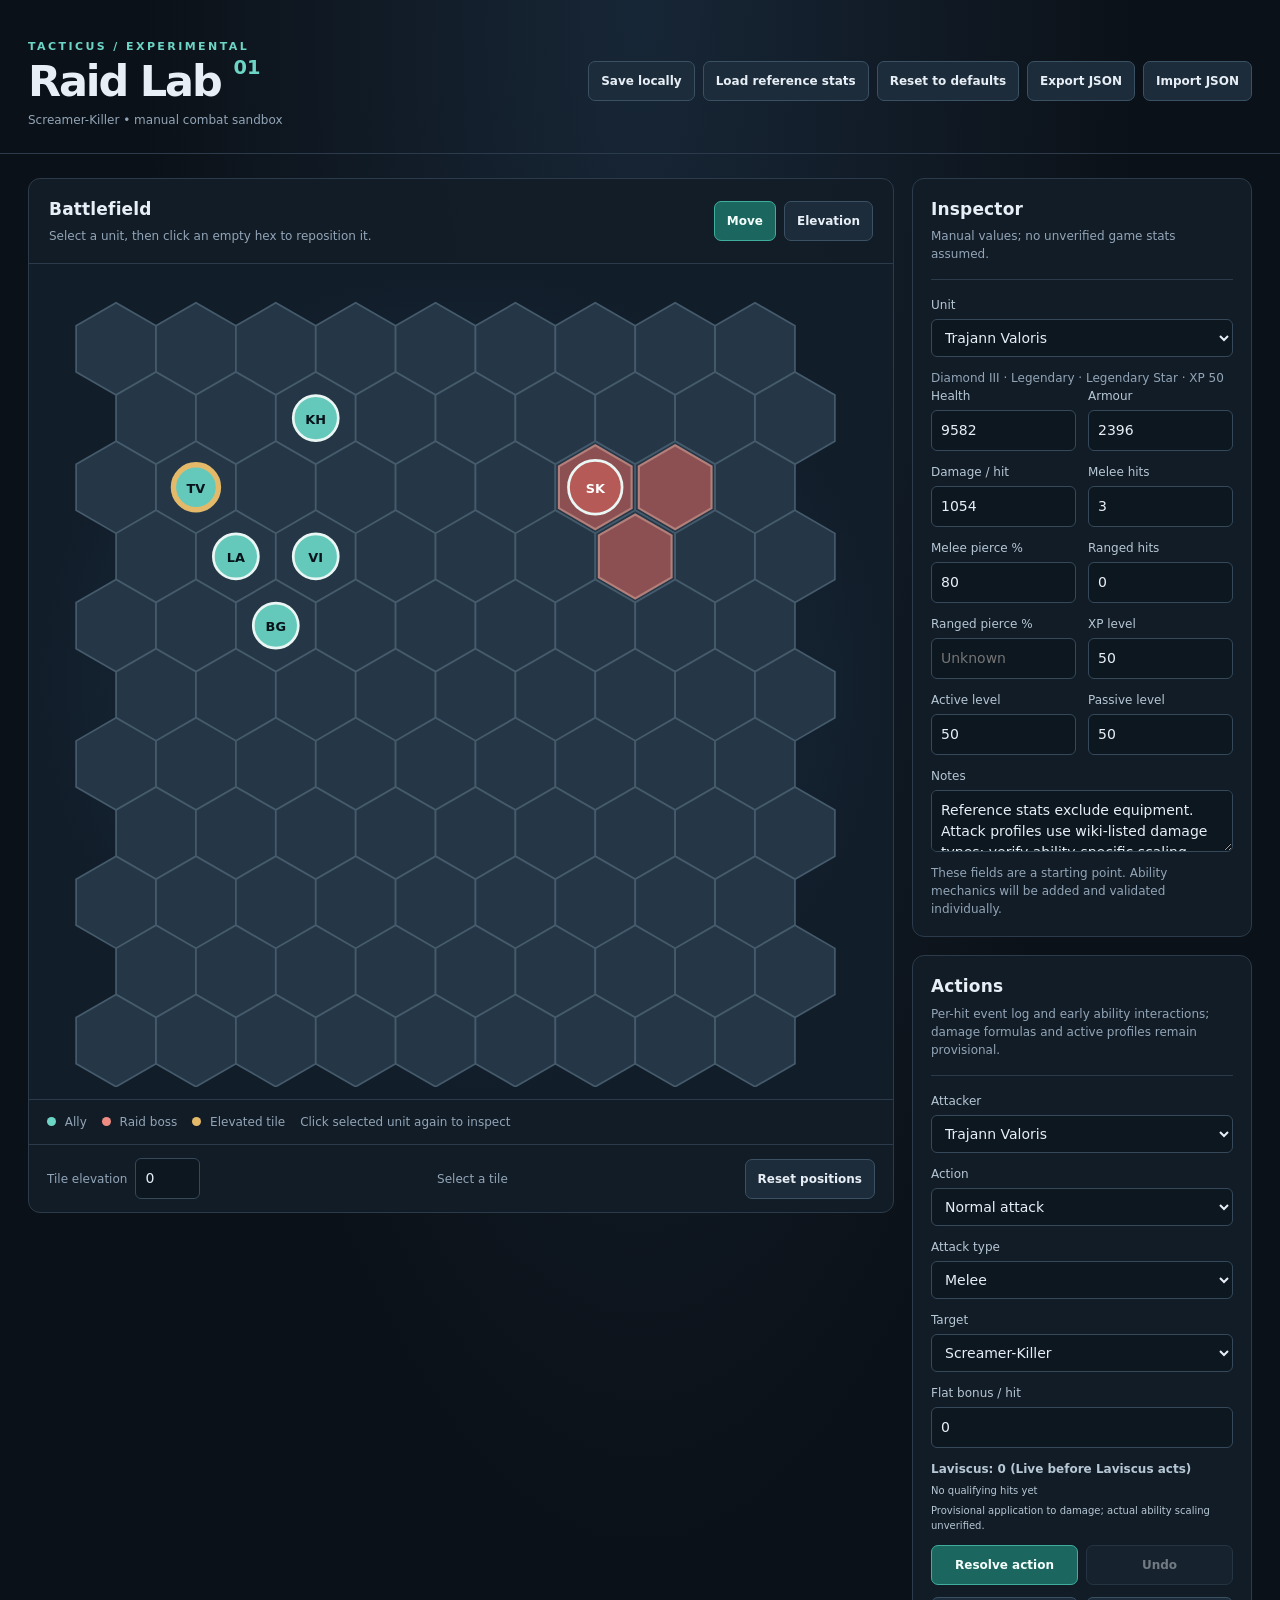
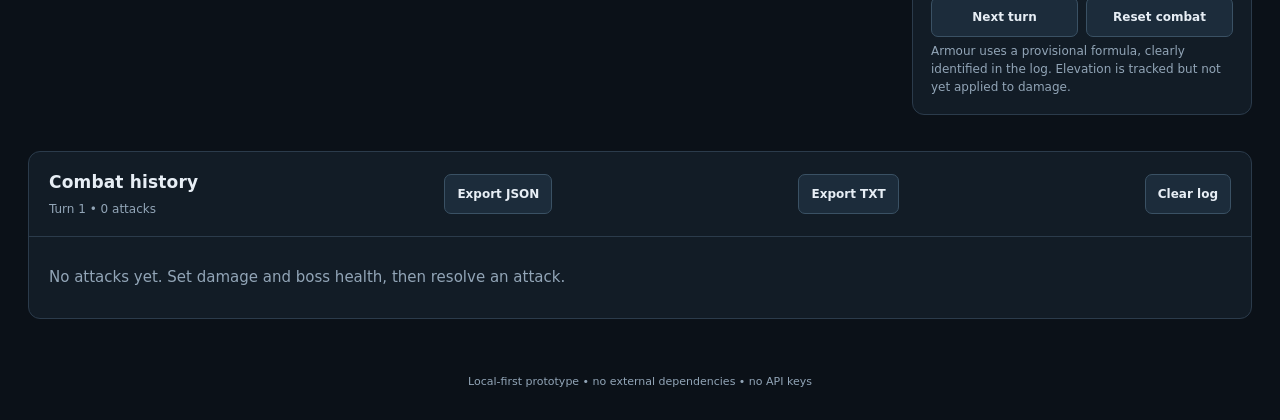
==== commit 9c22f5b1: "added export of log" ====
--- a/tacticus/index.html
+++ b/tacticus/index.html
@@ -248,6 +248,12 @@
        Turn 1 • 0 actions
       </p>
      </div>
+     <button id="exportCombatJsonBtn" title="Download full combat data for debugging">
+      Export JSON
+     </button>
+     <button id="exportCombatTxtBtn" title="Download a readable combat history">
+      Export TXT
+     </button>
      <button id="clearLogBtn">
       Clear log
      </button>
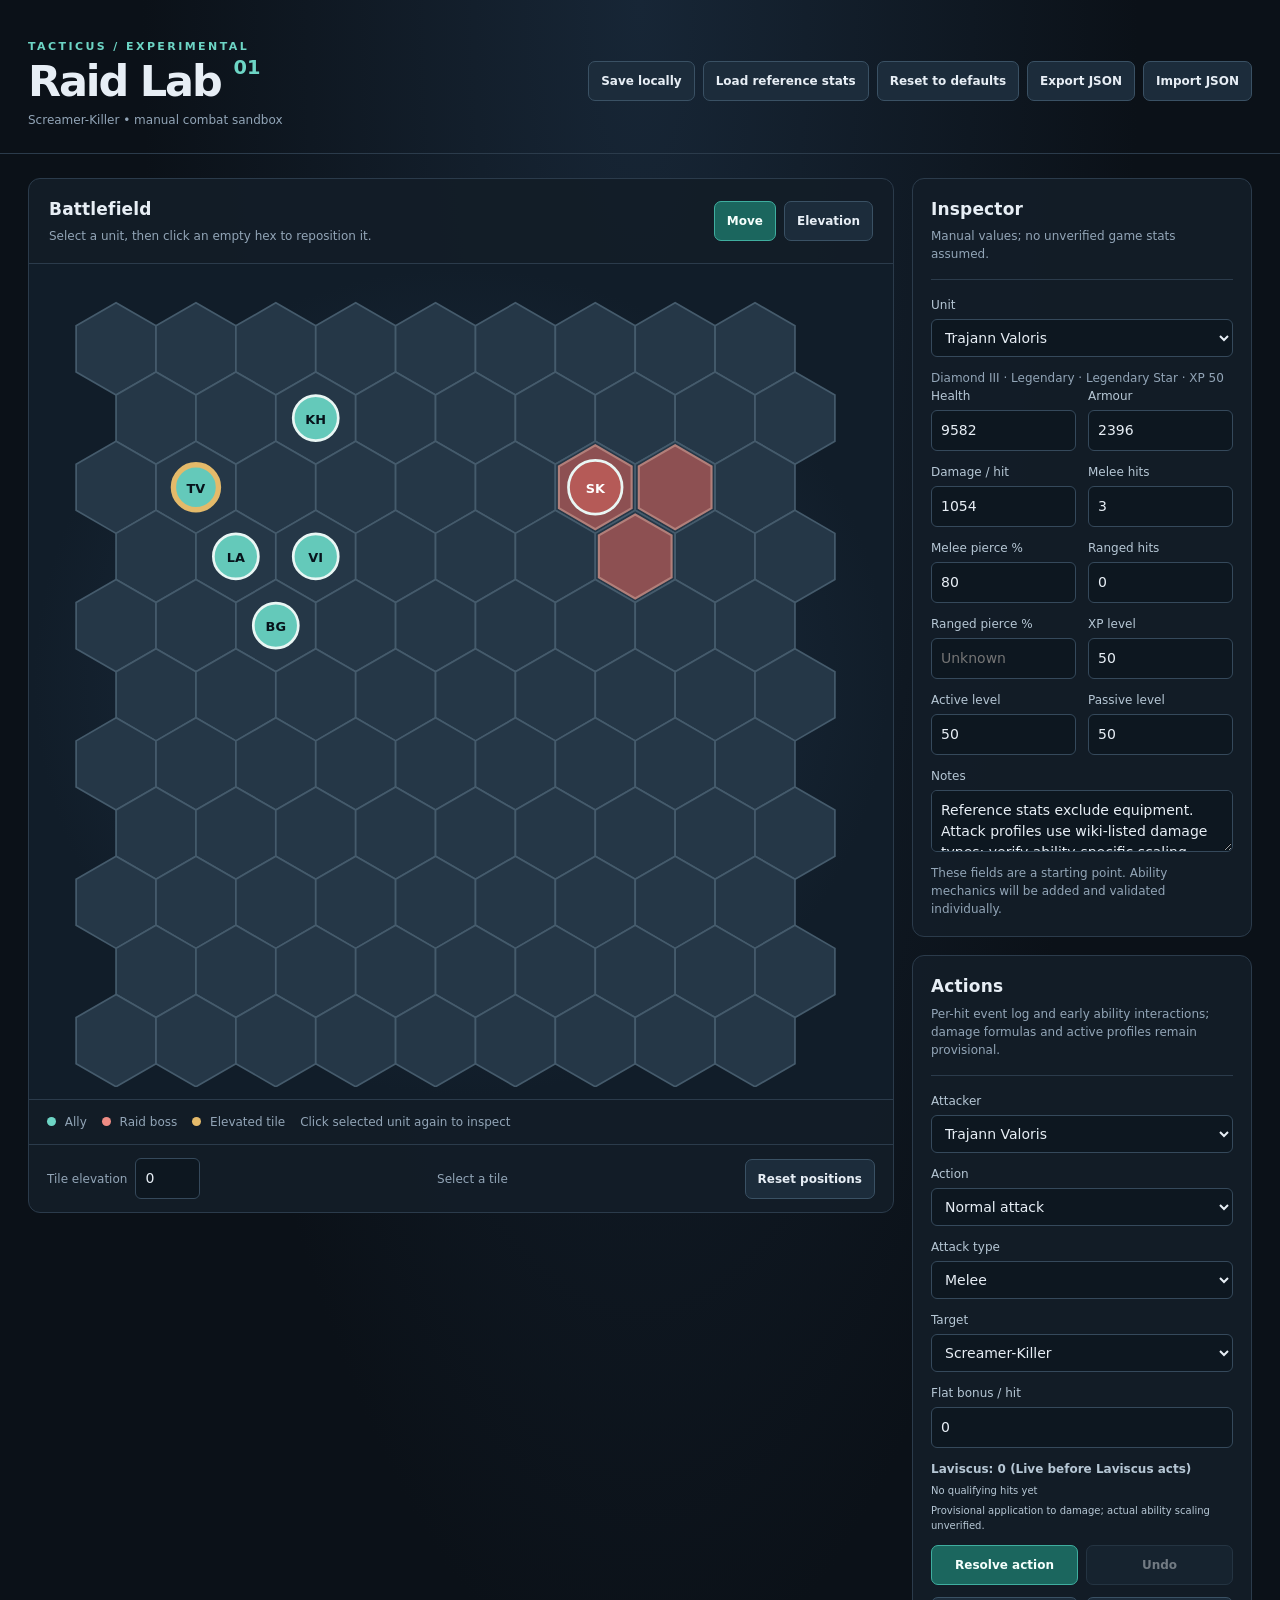
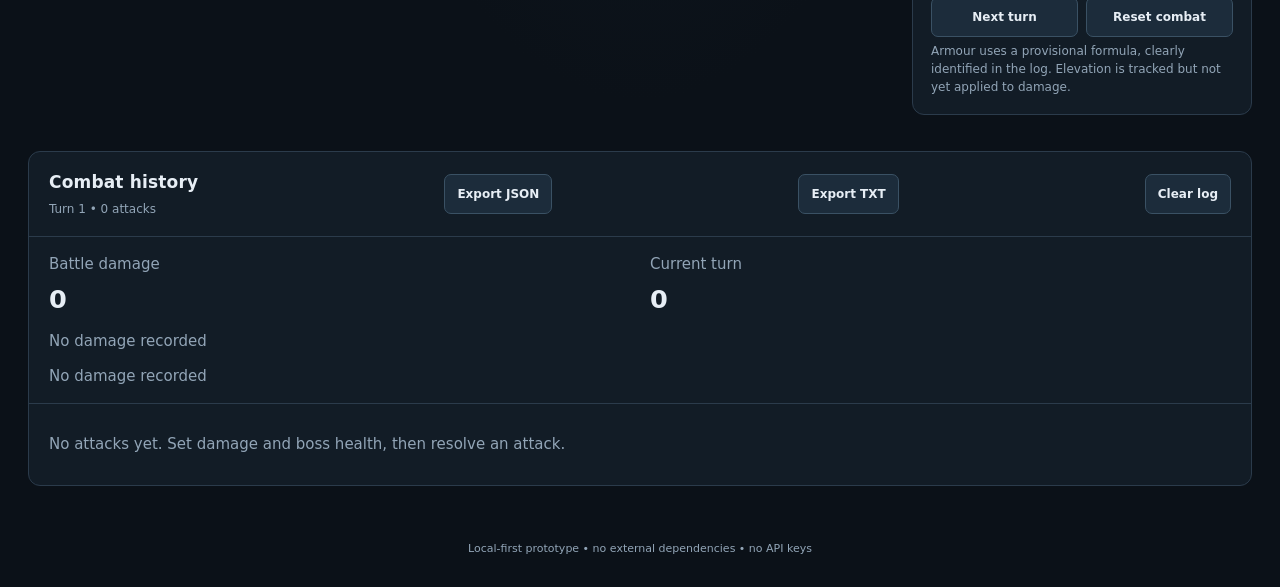
==== commit fd281d05: "TAC-2 updated buffing passives added battle dmg display and export" ====
--- a/tacticus/index.html
+++ b/tacticus/index.html
@@ -258,6 +258,12 @@
       Clear log
      </button>
     </div>
+    <div class="damage-summary" aria-label="Battle damage summary">
+      <div><span>Battle damage</span><strong id="battleDamageTotal">0</strong></div>
+      <div><span>Current turn</span><strong id="turnDamageTotal">0</strong></div>
+      <p id="turnDamageBreakdown">No damage recorded</p>
+      <p id="characterDamageBreakdown">No damage recorded</p>
+    </div>
     <div class="log" id="log">
     </div>
    </section>
--- a/tacticus/style.css
+++ b/tacticus/style.css
@@ -416,3 +416,33 @@
 [hidden] {
     display: none !important;
 }
+
+.damage-summary {
+    padding: 16px 20px;
+    border-bottom: 1px solid var(--edge);
+    display: grid;
+    grid-template-columns: repeat(2, minmax(0, 1fr));
+    gap: 12px 20px;
+}
+
+.damage-summary > div {
+    display: flex;
+    flex-direction: column;
+    gap: 4px;
+}
+
+.damage-summary span,
+.damage-summary p {
+    color: var(--muted);
+}
+
+.damage-summary strong {
+    font-size: 1.6rem;
+    font-variant-numeric: tabular-nums;
+}
+
+.damage-summary p {
+    grid-column: 1 / -1;
+    margin: 0;
+    line-height: 1.5;
+}
